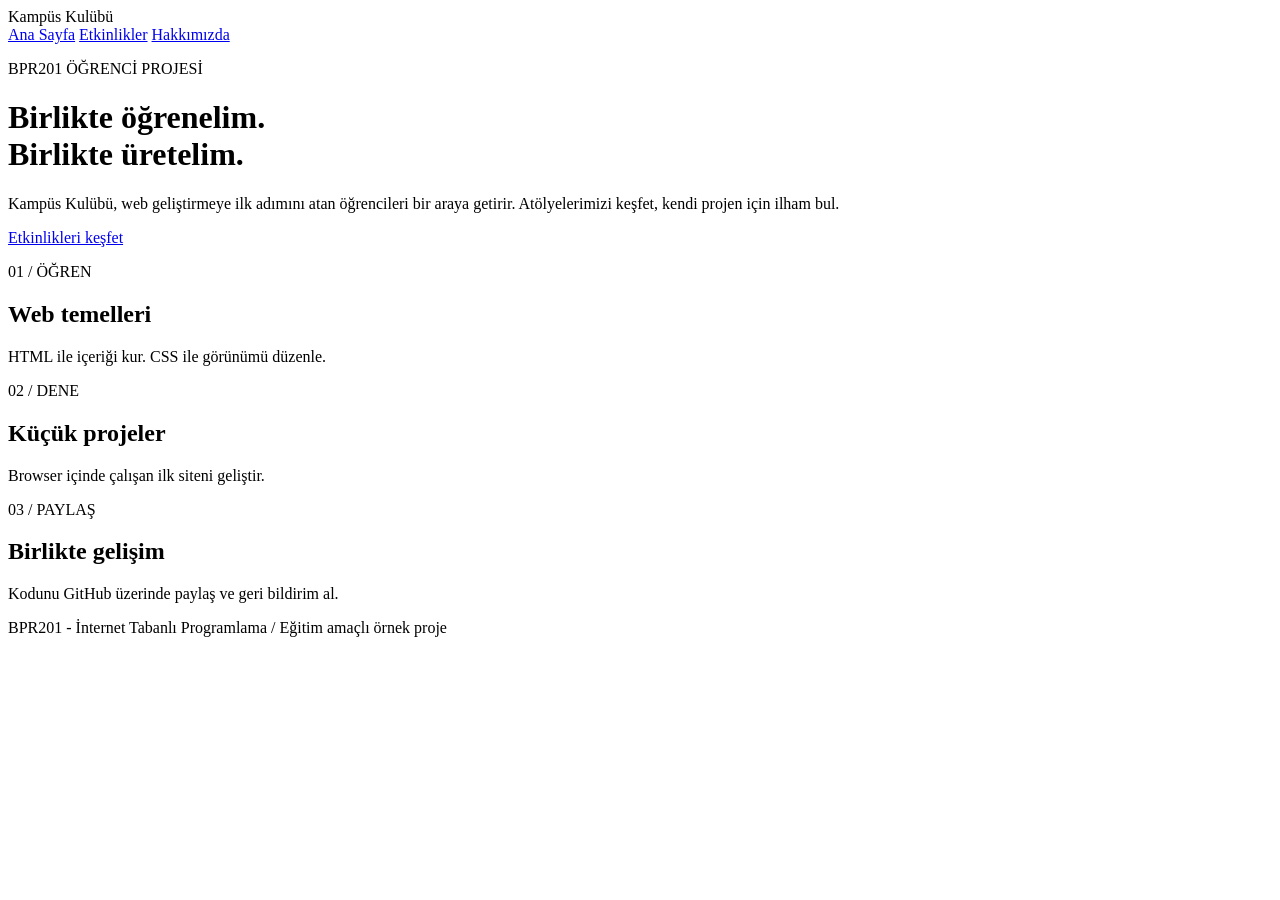
==== index.html @ e8721ba2 "hover efekti eklendi" ====
<!doctype html>
<html lang="tr">
<head>
  <meta charset="UTF-8">
  <meta name="viewport" content="width=device-width, initial-scale=1.0">
  <title>Ana Sayfa | Özgür AK</title>
  <link rel="stylesheet" href="style.css">
</head>
<body>
<header><div class="brand">Kampüs Kulübü</div><nav aria-label="Ana menü"><a href="index.html" aria-current="page">Ana Sayfa</a>
<a href="etkinlikler.html">Etkinlikler</a>
<a href="hakkimizda.html">Hakkımızda</a></nav></header>
<main><p class="e yebrow">BPR201 ÖĞRENCİ PROJESİ</p>
<h1>Birlikte öğrenelim.<br>Birlikte üretelim.</h1>
<p class="intro">Kampüs Kulübü, web geliştirmeye ilk adımını atan öğrencileri bir araya getirir. Atölyelerimizi keşfet, kendi projen için ilham bul.</p>
<a class="button" href="etkinlikler.html">Etkinlikleri keşfet</a>
<section class="grid" aria-label="Kulüp çalışma alanları">
<article><p class="meta">01 / ÖĞREN</p><h2>Web temelleri</h2><p>HTML ile içeriği kur. CSS ile görünümü düzenle.</p></article>
<article><p class="meta">02 / DENE</p><h2>Küçük projeler</h2><p>Browser içinde çalışan ilk siteni geliştir.</p></article>
<article><p class="meta">03 / PAYLAŞ</p><h2>Birlikte gelişim</h2><p>Kodunu GitHub üzerinde paylaş ve geri bildirim al.</p></article>
</section></main>
<footer>BPR201 - İnternet Tabanlı Programlama / Eğitim amaçlı örnek proje</footer>
</body>
</html>
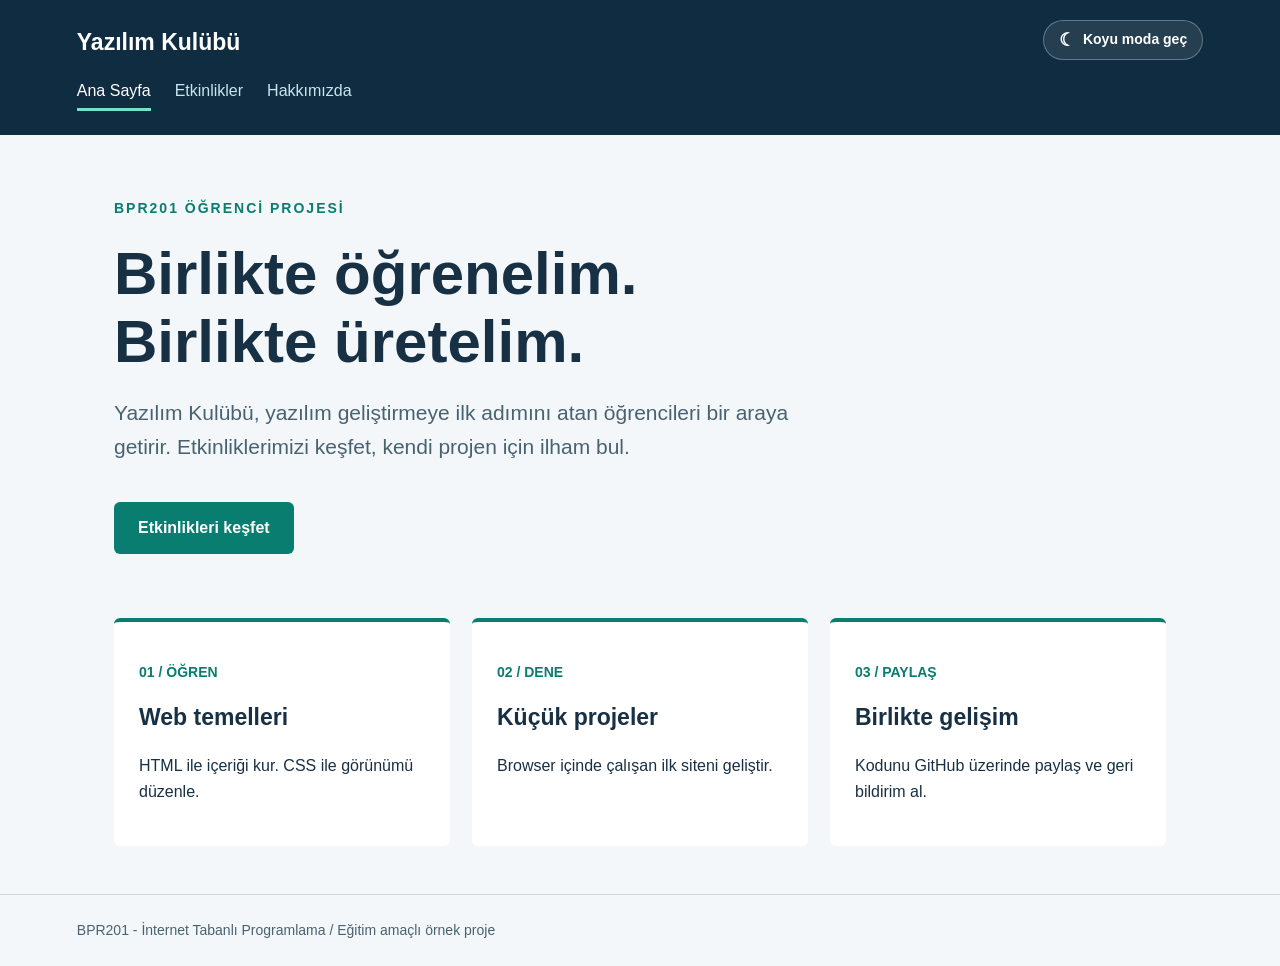
==== commit e9148ad9: "Arama özelliği ve AI notları eklendi" ====
--- a/index.html
+++ b/index.html
@@ -7,12 +7,13 @@
   <link rel="stylesheet" href="style.css">
 </head>
 <body>
-<header><div class="brand">Kampüs Kulübü</div><nav aria-label="Ana menü"><a href="index.html" aria-current="page">Ana Sayfa</a>
+<header><div class="brand">Yazılım Kulübü</div><nav aria-label="Ana menü"><a href="index.html" aria-current="page">Ana Sayfa</a>
+<button id="theme-toggle" type="button" aria-pressed="false">Koyu moda geç</button>
 <a href="etkinlikler.html">Etkinlikler</a>
 <a href="hakkimizda.html">Hakkımızda</a></nav></header>
-<main><p class="e yebrow">BPR201 ÖĞRENCİ PROJESİ</p>
+<main><p class="eyebrow">BPR201 ÖĞRENCİ PROJESİ</p>
 <h1>Birlikte öğrenelim.<br>Birlikte üretelim.</h1>
-<p class="intro">Kampüs Kulübü, web geliştirmeye ilk adımını atan öğrencileri bir araya getirir. Atölyelerimizi keşfet, kendi projen için ilham bul.</p>
+<p class="intro">Yazılım Kulübü, yazılım geliştirmeye ilk adımını atan öğrencileri bir araya getirir. Etkinliklerimizi keşfet, kendi projen için ilham bul.</p>
 <a class="button" href="etkinlikler.html">Etkinlikleri keşfet</a>
 <section class="grid" aria-label="Kulüp çalışma alanları">
 <article><p class="meta">01 / ÖĞREN</p><h2>Web temelleri</h2><p>HTML ile içeriği kur. CSS ile görünümü düzenle.</p></article>
@@ -20,5 +21,6 @@
 <article><p class="meta">03 / PAYLAŞ</p><h2>Birlikte gelişim</h2><p>Kodunu GitHub üzerinde paylaş ve geri bildirim al.</p></article>
 </section></main>
 <footer>BPR201 - İnternet Tabanlı Programlama / Eğitim amaçlı örnek proje</footer>
+<script src="theme.js"></script>
 </body>
 </html>
--- a/style.css
+++ b/style.css
@@ -0,0 +1,166 @@
+/* Ortak görünüm: Üç HTML dosyası bu dosyayı kullanır. */
+* { box-sizing: border-box; }
+body { min-height: 100vh; margin: 0; font-family: Arial, sans-serif; color: #183044; background: #f3f7fa; line-height: 1.65; transition: background-color 200ms ease, color 200ms ease; }
+header { position: relative; background: #102c40; color: white; padding: 24px max(6vw, 20px); }
+.brand { font-weight: bold; font-size: 23px; }
+nav { display: flex; flex-wrap: wrap; gap: 24px; margin-top: 12px; }
+nav a { position: relative; display: inline-block; color: #c5e6ee; text-decoration: none; padding: 4px 0; transition: color 180ms ease, transform 180ms ease; }
+nav a::after { position: absolute; right: 0; bottom: 0; left: 0; height: 2px; background: #72e1c5; content: ""; transform: scaleX(0); transform-origin: left; transition: transform 180ms ease; }
+nav a[aria-current="page"] { color: white; border-bottom: 3px solid #72e1c5; }
+nav a:hover { color: #72e1c5; transform: translateY(-2px); }
+nav a:hover::after { transform: scaleX(1); }
+a { color: #086767; }
+a:focus-visible { outline: 3px solid #e1a82b; outline-offset: 5px; }
+main { max-width: 1100px; margin: 0 auto; padding: 48px 24px; min-height: 65vh; }
+.eyebrow { color: #087d70; font-weight: bold; letter-spacing: 2px; font-size: 14px; }
+h1 { font-size: clamp(34px, 5vw, 60px); line-height: 1.12; max-width: 850px; margin: 20px 0; }
+.intro { font-size: 21px; max-width: 730px; color: #496272; }
+.button { display: inline-block; margin: 16px 0 32px; padding: 13px 24px; background: #087d70; color: white; border-radius: 6px; text-decoration: none; font-weight: bold; }
+.event-search { max-width: 730px; margin-top: 32px; }
+.event-search label { display: block; margin-bottom: 8px; font-weight: bold; }
+.event-search-controls { display: flex; align-items: center; gap: 12px; }
+.event-search-controls input { flex: 1; min-width: 0; min-height: 52px; padding: 11px 16px; border: 1px solid #9aadb8; border-radius: 6px; background: white; font: inherit; }
+.event-search-controls button { min-height: 40px; padding: 0 16px; border: 1px solid #b8d8d2; border-radius: 999px; background-color: white; color: #087d70; font: inherit; font-size: 14px; font-weight: bold; cursor: pointer; }
+.event-search-controls button:hover { border-color: #087d70; background-color: #087d70; color: white; }
+.event-search-controls button:active { transform: translateY(1px); }
+.event-search-controls input:focus-visible, .event-search-controls button:focus-visible { outline: 3px solid #e1a82b; outline-offset: 3px; }
+#event-search-input { min-height: 54px; padding: 12px 16px; border-color: #b8c9d1; border-radius: 8px; box-shadow: 0 2px 6px rgb(24 48 68 / 6%); }
+#event-search-clear { min-width: 96px; min-height: 46px; padding: 0 14px; border-radius: 8px; background-color: #eaf5f2; }
+.event-search-count { margin: 12px 0 0; color: #496272; }
+.event-search-empty { margin: 12px 0 0; padding: 14px 18px; border-left: 4px solid #db9d27; background: #fff4d8; }
+.grid { display: grid; grid-template-columns: repeat(3, 1fr); gap: 22px; margin-top: 32px; }
+article { background: white; border-top: 4px solid #087d70; padding: 25px; border-radius: 6px; }
+section[aria-label="Örnek etkinlikler"] article { transition: transform 180ms ease, box-shadow 180ms ease, border-color 180ms ease; }
+section[aria-label="Örnek etkinlikler"] article:hover { transform: translateY(-5px); box-shadow: 0 10px 24px rgb(24 48 68 / 14%); border-top-color: #10a98c; }
+article h2 { margin: 10px 0; font-size: 23px; }
+.meta { font-size: 14px; color: #087d70; font-weight: bold; }
+.note { padding: 18px 22px; border-left: 4px solid #db9d27; background: #fff4d8; margin-top: 30px; }
+footer { border-top: 1px solid #cad8e0; padding: 24px 6vw; color: #496272; font-size: 14px; }
+@media (max-width: 700px) { .grid { grid-template-columns: 1fr; } main { padding-top: 28px; } }
+body.dark {
+  color-scheme: dark;
+  color: #e7edf2;
+  background-color: #111a22;
+}
+body.dark header { background: #0b141b; }
+body.dark .intro,
+body.dark .event-search-count,
+body.dark footer { color: #b8c6d1; }
+body.dark .eyebrow,
+body.dark .meta,
+body.dark main a { color: #77dfc3; }
+body.dark main a.button { color: white; }
+body.dark article {
+  background: #1b2933;
+  border-top-color: #77dfc3;
+}
+body.dark .event-search-controls input {
+  background: #1b2933;
+  border-color: #52636e;
+  color: #e7edf2;
+}
+body.dark .event-search-controls button {
+  background-color: #1b2933;
+  border-color: #77dfc3;
+  color: #77dfc3;
+}
+body.dark .event-search-controls button:hover {
+  background-color: #087d70;
+  border-color: #087d70;
+  color: white;
+}
+body.dark .event-search-empty,
+body.dark .note {
+  background: #302b20;
+  color: #f3e5bd;
+}
+#theme-toggle {
+  position: absolute;
+  top: 20px;
+  right: max(6vw, 20px);
+  display: inline-flex;
+  align-items: center;
+  gap: 8px;
+  min-height: 40px;
+  padding: 0 15px;
+  border: 1px solid rgb(197 230 238 / 35%);
+  border-radius: 999px;
+  background: rgb(255 255 255 / 9%);
+  color: white;
+  font: inherit;
+  font-size: 14px;
+  font-weight: 700;
+  cursor: pointer;
+}
+#theme-toggle::before {
+  content: "☾";
+  font-size: 18px;
+  line-height: 1;
+}
+#theme-toggle:hover {
+  border-color: #72e1c5;
+  background-color: rgb(255 255 255 / 16%);
+}
+body.dark #theme-toggle::before { content: "☀"; }
+#theme-toggle:focus-visible {
+  outline: 3px solid #e1a82b;
+  outline-offset: 3px;
+}
+@media (max-width: 420px) {
+  .brand { font-size: 19px; }
+  #theme-toggle {
+    min-height: 36px;
+    padding: 0 10px;
+    gap: 6px;
+    font-size: 12px;
+  }
+  #event-search-clear { min-width: 84px; padding: 0 10px; }
+}
+
+button,
+.button {
+  background-image: linear-gradient(135deg, #087d70, #10a98c);
+  background-position: left center;
+  background-repeat: no-repeat;
+  background-size: 0% 100%;
+}
+.button,
+.event-search-controls button,
+#theme-toggle {
+  transition: background-size 180ms ease, background-color 180ms ease, border-color 160ms ease, color 160ms ease, transform 180ms ease, box-shadow 180ms ease;
+}
+.button:hover,
+.event-search-controls button:hover,
+#theme-toggle:hover {
+  background-size: 100% 100%;
+  box-shadow: 0 5px 14px rgb(8 125 112 / 20%);
+  transform: scale(1.03);
+}
+#theme-toggle:active {
+  transform: scale(0.97);
+}
+@media (prefers-reduced-motion: reduce) {
+  nav a,
+  nav a::after {
+    transition: none;
+  }
+  nav a:hover {
+    transform: none;
+  }
+  .button,
+  .event-search-controls button,
+  #theme-toggle {
+    transition: none;
+  }
+  section[aria-label="Örnek etkinlikler"] article {
+    transition: none;
+  }
+  .button:hover,
+  .event-search-controls button:hover,
+  #theme-toggle:hover {
+    transform: none;
+  }
+  section[aria-label="Örnek etkinlikler"] article:hover {
+    transform: none;
+  }
+}
